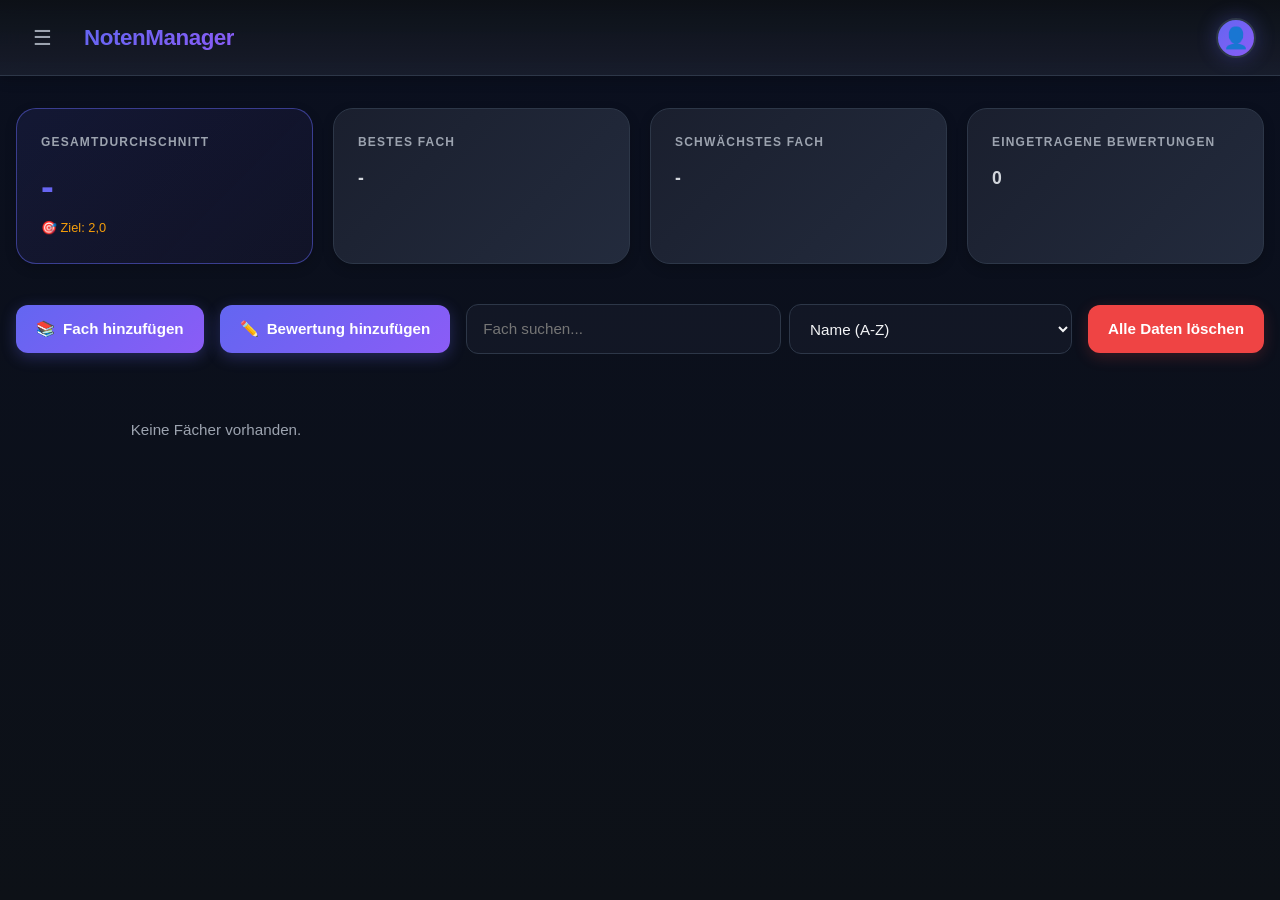
==== index.html @ 0f43fc1a "Add files via upload" ====
<!DOCTYPE html>
<html lang="de">
<head>
    <meta charset="UTF-8">
    <meta name="viewport" content="width=device-width, initial-scale=1.0">
    <title>NotenManager – Schulnoten verwalten</title>
    <style>
        :root {
            --bg-dark: #0a0f1f;
            --bg-deep: #0d1117;
            --card-bg: #1a1f2e;
            --card-alt: #232b3d;
            --card-border: #2d3748;
            --primary: #6366f1;
            --primary-hover: #4f46e5;
            --primary-light: rgba(99, 102, 241, 0.1);
            --secondary: #8b5cf6;
            --danger: #ef4444;
            --danger-hover: #dc2626;
            --success: #10b981;
            --warning: #f59e0b;
            --text-main: #f3f4f6;
            --text-soft: #d1d5db;
            --text-muted: #9ca3af;
            --radius: 14px;
            --radius-lg: 20px;
            --shadow: 0 20px 50px rgba(0, 0, 0, 0.4);
            --shadow-sm: 0 4px 12px rgba(0, 0, 0, 0.2);
            --transition: all 0.3s cubic-bezier(0.4, 0, 0.2, 1);
        }

        * { 
            box-sizing: border-box; 
            margin: 0; 
            padding: 0; 
            font-family: -apple-system, BlinkMacSystemFont, 'Segoe UI', 'Roboto', 'Helvetica', 'Arial', sans-serif;
        }

        html { scroll-behavior: smooth; }
        body { 
            background: linear-gradient(180deg, var(--bg-dark) 0%, var(--bg-deep) 100%); 
            color: var(--text-main); 
            min-height: 100vh;
            line-height: 1.6;
        }

        button, input, select, textarea { font: inherit; }

        /* ========== HEADER ========== */
        .header {
            position: sticky;
            top: 0;
            z-index: 20;
            display: flex;
            align-items: center;
            justify-content: space-between;
            padding: 1.1rem 1.5rem;
            background: linear-gradient(to bottom, rgba(13, 17, 23, 0.95), rgba(26, 31, 46, 0.85));
            border-bottom: 1px solid var(--card-border);
            backdrop-filter: blur(12px);
            box-shadow: var(--shadow-sm);
        }

        .header-left {
            display: flex;
            align-items: center;
            gap: 1.5rem;
        }

        .menu-btn {
            font-size: 1.3rem;
            width: 40px;
            height: 40px;
            border-radius: 50%;
            display: flex;
            align-items: center;
            justify-content: center;
            background: transparent;
            border: none;
            color: var(--text-main);
            cursor: pointer;
            transition: var(--transition);
        }

        .menu-btn:hover {
            background-color: var(--card-alt);
            transform: scale(1.05);
        }

        .header h1 {
            font-size: 1.4rem;
            font-weight: 700;
            letter-spacing: -0.02em;
            background: linear-gradient(135deg, var(--primary), var(--secondary));
            -webkit-background-clip: text;
            -webkit-text-fill-color: transparent;
            background-clip: text;
        }

        .header-right {
            display: flex;
            align-items: center;
            gap: 1rem;
        }

        .profile-btn {
            width: 40px;
            height: 40px;
            border-radius: 50%;
            background: linear-gradient(135deg, var(--primary), var(--secondary));
            border: 2px solid var(--card-border);
            display: flex;
            align-items: center;
            justify-content: center;
            font-size: 1.3rem;
            cursor: pointer;
            transition: var(--transition);
            box-shadow: 0 0 20px rgba(99, 102, 241, 0.3);
        }

        .profile-btn:hover {
            transform: scale(1.1);
            box-shadow: 0 0 30px rgba(99, 102, 241, 0.5);
        }

        .dropdown-menu {
            position: absolute;
            top: calc(100% + 10px);
            left: 0;
            background-color: var(--card-bg);
            border: 1px solid var(--card-border);
            border-radius: var(--radius-lg);
            width: 200px;
            box-shadow: var(--shadow);
            opacity: 0;
            visibility: hidden;
            transform: translateY(-8px);
            transition: var(--transition);
            z-index: 50;
            overflow: hidden;
        }

        .dropdown-menu.open {
            opacity: 1;
            visibility: visible;
            transform: translateY(0);
        }

        .dropdown-item {
            display: flex;
            align-items: center;
            gap: 12px;
            width: 100%;
            padding: 12px 16px;
            background: transparent;
            border: none;
            color: var(--text-main);
            font-size: 0.95rem;
            cursor: pointer;
            text-align: left;
            transition: var(--transition);
            border-left: 3px solid transparent;
        }

        .dropdown-item:hover {
            background-color: var(--card-alt);
            border-left-color: var(--primary);
            color: var(--primary);
        }

        /* ========== CONTAINER ========== */
        .container {
            max-width: 1400px;
            margin: 2rem auto;
            padding: 0 1rem 4rem;
        }

        /* ========== DASHBOARD ========== */
        .dashboard {
            display: grid;
            grid-template-columns: repeat(auto-fit, minmax(240px, 1fr));
            gap: 1.25rem;
            margin-bottom: 2.5rem;
        }

        .stat-card {
            background: linear-gradient(135deg, var(--card-bg) 0%, var(--card-alt) 100%);
            border: 1px solid var(--card-border);
            border-radius: var(--radius-lg);
            padding: 1.5rem;
            box-shadow: var(--shadow-sm);
            transition: var(--transition);
        }

        .stat-card:hover {
            transform: translateY(-4px);
            box-shadow: var(--shadow);
            border-color: var(--primary);
        }

        .stat-card.primary {
            border-color: rgba(99, 102, 241, 0.5);
            background: linear-gradient(135deg, rgba(99, 102, 241, 0.1), rgba(139, 92, 246, 0.05));
        }

        .stat-card h2,
        .stat-card h3 {
            font-size: 0.75rem;
            color: var(--text-muted);
            text-transform: uppercase;
            letter-spacing: 0.1em;
            margin-bottom: 0.75rem;
            font-weight: 600;
        }

        .stat-value {
            font-size: clamp(1.8rem, 3vw, 2.6rem);
            font-weight: 700;
            background: linear-gradient(135deg, var(--primary), var(--secondary));
            -webkit-background-clip: text;
            -webkit-text-fill-color: transparent;
            background-clip: text;
            line-height: 1.2;
        }

        .stat-subvalue {
            font-size: 1.1rem;
            font-weight: 600;
            color: var(--text-soft);
        }

        .small {
            font-size: 0.8rem;
            color: var(--text-muted);
            margin-top: 0.5rem;
        }

        /* ========== CONTROLS ========== */
        .controls {
            display: flex;
            flex-wrap: wrap;
            gap: 1rem;
            align-items: center;
            margin-bottom: 2.5rem;
        }

        .filter-wrapper {
            display: flex;
            gap: 0.5rem;
            flex: 1;
            min-width: 280px;
        }

        input[type="text"],
        input[type="number"],
        input[type="date"],
        select,
        textarea {
            background-color: rgba(26, 31, 46, 0.5);
            border: 1px solid var(--card-border);
            color: var(--text-main);
            padding: 0.75rem 1rem;
            border-radius: 12px;
            outline: none;
            font-size: 0.95rem;
            transition: var(--transition);
        }

        input[type="text"]:focus,
        input[type="number"]:focus,
        input[type="date"]:focus,
        select:focus,
        textarea:focus {
            border-color: var(--primary);
            background-color: rgba(26, 31, 46, 0.8);
            box-shadow: 0 0 0 3px rgba(99, 102, 241, 0.1);
        }

        textarea {
            min-height: 100px;
            resize: vertical;
        }

        .filter-wrapper input {
            flex: 1;
        }

        /* ========== BUTTONS ========== */
        .btn {
            padding: 0.75rem 1.25rem;
            border-radius: 12px;
            border: none;
            font-size: 0.95rem;
            font-weight: 600;
            cursor: pointer;
            transition: var(--transition);
            display: inline-flex;
            align-items: center;
            gap: 0.5rem;
        }

        .btn:active {
            transform: scale(0.98);
        }

        .btn-primary {
            background: linear-gradient(135deg, var(--primary), var(--secondary));
            color: #fff;
            box-shadow: 0 4px 15px rgba(99, 102, 241, 0.3);
        }

        .btn-primary:hover {
            filter: brightness(1.1);
            box-shadow: 0 6px 20px rgba(99, 102, 241, 0.4);
        }

        .btn-secondary {
            background-color: var(--card-alt);
            color: var(--text-main);
            border: 1px solid var(--card-border);
        }

        .btn-secondary:hover {
            background-color: #3f3f4e;
            border-color: var(--primary);
        }

        .btn-danger {
            background-color: var(--danger);
            color: #fff;
            box-shadow: 0 4px 15px rgba(239, 68, 68, 0.2);
        }

        .btn-danger:hover {
            background-color: var(--danger-hover);
            box-shadow: 0 6px 20px rgba(239, 68, 68, 0.3);
        }

        .btn-icon {
            background: transparent;
            border: none;
            cursor: pointer;
            color: var(--text-muted);
            transition: var(--transition);
            display: inline-flex;
            align-items: center;
            justify-content: center;
            width: 36px;
            height: 36px;
            border-radius: 50%;
        }

        .btn-icon:hover {
            background-color: var(--card-alt);
            color: var(--text-main);
        }

        .fav-btn.active {
            color: #fbbf24;
            background-color: rgba(251, 191, 36, 0.1);
        }

        /* ========== SUBJECTS GRID ========== */
        .subjects-grid {
            display: grid;
            grid-template-columns: repeat(auto-fill, minmax(320px, 1fr));
            gap: 1.5rem;
            margin-bottom: 2rem;
        }

        .subject-card {
            background: linear-gradient(135deg, var(--card-bg) 0%, var(--card-alt) 100%);
            border: 1px solid var(--card-border);
            border-radius: var(--radius-lg);
            padding: 1.5rem;
            display: flex;
            flex-direction: column;
            gap: 1rem;
            box-shadow: var(--shadow-sm);
            transition: var(--transition);
            position: relative;
            overflow: hidden;
        }

        .subject-card::before {
            content: '';
            position: absolute;
            top: 0;
            left: 0;
            right: 0;
            height: 3px;
            background: linear-gradient(90deg, var(--primary), var(--secondary));
            opacity: 0;
            transition: var(--transition);
        }

        .subject-card:hover {
            transform: translateY(-6px);
            box-shadow: var(--shadow);
            border-color: var(--primary);
        }

        .subject-card:hover::before {
            opacity: 1;
        }

        .subject-header {
            display: flex;
            justify-content: space-between;
            align-items: start;
            gap: 1rem;
        }

        .subject-title {
            display: flex;
            flex-direction: column;
            gap: 0.5rem;
            flex: 1;
        }

        .subject-header h3 {
            font-size: 1.25rem;
            font-weight: 700;
            color: var(--text-main);
        }

        .subject-grade-big {
            font-size: 1.8rem;
            font-weight: 700;
            background: linear-gradient(135deg, var(--primary), var(--secondary));
            -webkit-background-clip: text;
            -webkit-text-fill-color: transparent;
            background-clip: text;
        }

        .subject-actions {
            display: flex;
            gap: 0.25rem;
        }

        .subject-avg {
            padding: 0.75rem;
            background: var(--primary-light);
            border-radius: 12px;
            border: 1px solid rgba(99, 102, 241, 0.2);
        }

        .subject-avg-label {
            font-size: 0.75rem;
            color: var(--text-muted);
            text-transform: uppercase;
            letter-spacing: 0.05em;
            margin-bottom: 0.25rem;
        }

        .subject-avg-value {
            font-size: 1.3rem;
            font-weight: 700;
            color: var(--primary);
        }

        .grades-section {
            flex: 1;
            min-height: 100px;
        }

        .grades-header {
            display: flex;
            justify-content: space-between;
            align-items: center;
            margin-bottom: 0.75rem;
        }

        .grades-header h4 {
            font-size: 0.85rem;
            text-transform: uppercase;
            color: var(--text-muted);
            letter-spacing: 0.05em;
        }

        .grades-count {
            font-size: 0.8rem;
            color: var(--primary);
            background: var(--primary-light);
            padding: 0.2rem 0.6rem;
            border-radius: 999px;
            font-weight: 600;
        }

        .grades-grid {
            display: flex;
            flex-direction: column;
            gap: 0.4rem;
            max-height: 200px;
            overflow-y: auto;
            padding-right: 0.5rem;
        }

        .grade-badge {
            display: flex;
            align-items: center;
            justify-content: space-between;
            background: rgba(99, 102, 241, 0.1);
            border-left: 3px solid var(--primary);
            border-radius: 8px;
            padding: 0.5rem 0.75rem;
            font-size: 0.9rem;
            transition: var(--transition);
        }

        .grade-badge:hover {
            background: rgba(99, 102, 241, 0.2);
            transform: translateX(4px);
        }

        .grade-value-label {
            display: flex;
            align-items: center;
            gap: 0.5rem;
        }

        .grade-value-big {
            font-weight: 700;
            color: var(--primary);
            min-width: 30px;
            text-align: center;
        }

        .grade-meta-list {
            font-size: 0.8rem;
            color: var(--text-muted);
        }

        .grades-empty {
            color: var(--text-muted);
            font-size: 0.9rem;
            padding: 1rem;
            text-align: center;
        }

        .grades-more {
            font-size: 0.75rem;
            color: var(--text-muted);
            text-align: center;
            padding-top: 0.5rem;
            border-top: 1px solid var(--card-border);
        }

        .subject-actions-bottom {
            display: flex;
            gap: 0.5rem;
        }

        .subject-actions-bottom .btn {
            flex: 1;
            justify-content: center;
        }

        /* ========== VIEWS ========== */
        .view-hidden {
            display: none !important;
        }

        .view-title {
            font-size: clamp(2rem, 4vw, 2.5rem);
            font-weight: 700;
            margin-bottom: 2rem;
            background: linear-gradient(135deg, var(--primary), var(--secondary));
            -webkit-background-clip: text;
            -webkit-text-fill-color: transparent;
            background-clip: text;
        }

        .back-btn {
            margin-bottom: 2rem;
        }

        /* ========== SETTINGS ========== */
        .settings-grid {
            display: grid;
            gap: 1.5rem;
        }

        .settings-card {
            background: linear-gradient(135deg, var(--card-bg) 0%, var(--card-alt) 100%);
            border: 1px solid var(--card-border);
            border-radius: var(--radius-lg);
            padding: 1.75rem;
            box-shadow: var(--shadow-sm);
        }

        .settings-card h3 {
            font-size: 1.1rem;
            margin-bottom: 1.25rem;
            color: var(--primary);
            font-weight: 700;
        }

        .setting-item {
            display: flex;
            align-items: center;
            justify-content: space-between;
            gap: 1rem;
            flex-wrap: wrap;
            padding: 0.75rem 0;
        }

        .radio-group {
            display: flex;
            flex-wrap: wrap;
            gap: 0.75rem;
            margin-top: 0.75rem;
        }

        .radio-item {
            display: flex;
            align-items: center;
            gap: 0.5rem;
            padding: 0.65rem 1rem;
            border-radius: 12px;
            border: 1px solid var(--card-border);
            background: rgba(99, 102, 241, 0.05);
            cursor: pointer;
            transition: var(--transition);
        }

        .radio-item:has(input:checked) {
            border-color: var(--primary);
            background: rgba(99, 102, 241, 0.15);
        }

        /* ========== TOGGLE ========== */
        .toggle-switch {
            position: relative;
            display: inline-block;
            width: 56px;
            height: 32px;
        }

        .toggle-switch input {
            opacity: 0;
            width: 0;
            height: 0;
        }

        .slider {
            position: absolute;
            cursor: pointer;
            inset: 0;
            background-color: var(--card-border);
            border-radius: 999px;
            transition: 0.3s;
        }

        .slider:before {
            content: '';
            position: absolute;
            width: 26px;
            height: 26px;
            left: 3px;
            bottom: 3px;
            background-color: #fff;
            border-radius: 50%;
            transition: 0.3s;
        }

        input:checked + .slider {
            background: linear-gradient(135deg, var(--primary), var(--secondary));
        }

        input:checked + .slider:before {
            transform: translateX(24px);
        }

        /* ========== STATS ========== */
        .stats-grid {
            display: grid;
            grid-template-columns: repeat(auto-fit, minmax(240px, 1fr));
            gap: 1.25rem;
            margin-bottom: 2rem;
        }

        .stats-card {
            background: linear-gradient(135deg, var(--card-bg) 0%, var(--card-alt) 100%);
            border: 1px solid var(--card-border);
            border-radius: var(--radius-lg);
            padding: 1.5rem;
            box-shadow: var(--shadow-sm);
        }

        .stats-card h3 {
            font-size: 0.75rem;
            color: var(--text-muted);
            text-transform: uppercase;
            letter-spacing: 0.1em;
            margin-bottom: 0.75rem;
        }

        .stats-big {
            font-size: 2rem;
            font-weight: 700;
            background: linear-gradient(135deg, var(--primary), var(--secondary));
            -webkit-background-clip: text;
            -webkit-text-fill-color: transparent;
            background-clip: text;
        }

        .stats-layout {
            display: grid;
            grid-template-columns: minmax(0, 1fr) minmax(0, 1fr);
            gap: 1.5rem;
            align-items: start;
            position: relative;
            z-index: 1;
        }

        .stats-column-left,
        .stats-column-right {
            display: flex;
            flex-direction: column;
            gap: 1.5rem;
            min-width: 0;
            position: relative;
            z-index: 2;
        }

        .panel {
            background: linear-gradient(135deg, var(--card-bg) 0%, var(--card-alt) 100%);
            border: 1px solid var(--card-border);
            border-radius: var(--radius-lg);
            padding: 1.5rem;
            box-shadow: var(--shadow-sm);
            display: flex;
            flex-direction: column;
            min-height: 400px;
            position: relative;
            z-index: 2;
        }

        .panel h3 {
            font-size: 1rem;
            margin-bottom: 1.25rem;
            color: var(--text-main);
            font-weight: 700;
        }

        /* ========== CHARTS ========== */
        .chart-container {
            background: rgba(26, 31, 46, 0.5);
            border: 1px solid var(--card-border);
            border-radius: 12px;
            padding: 1.5rem;
            margin-bottom: 1.5rem;
        }

        .chart-title {
            font-size: 0.95rem;
            font-weight: 700;
            margin-bottom: 1rem;
            color: var(--text-main);
        }

        .chart-canvas {
            width: 100%;
            height: 260px;
            min-height: 260px;
            position: relative;
            margin-top: 1rem;
            overflow: hidden;
        }

        #year-graph-panel {
            margin-bottom: 2rem;
            min-height: 340px;
            overflow: hidden;
            position: relative;
            z-index: 0;
            clear: both;
        }

        /* ========== CALENDAR ========== */
        .calendar-header {
            display: flex;
            align-items: center;
            justify-content: space-between;
            gap: 0.75rem;
            margin-bottom: 1rem;
            position: relative;
            z-index: 3;
        }

        .calendar-header .btn {
            position: relative;
            z-index: 4;
        }

        .calendar-grid {
            display: grid;
            grid-template-columns: repeat(7, minmax(0, 1fr));
            gap: 0.4rem;
        }

        .calendar-weekday,
        .calendar-day {
            border: 1px solid var(--card-border);
            border-radius: 10px;
            padding: 0.5rem 0.25rem;
            min-height: 60px;
            display: flex;
            flex-direction: column;
            align-items: center;
            justify-content: center;
            text-align: center;
            transition: var(--transition);
        }

        .calendar-weekday {
            min-height: auto;
            background: rgba(99, 102, 241, 0.05);
            color: var(--text-muted);
            font-size: 0.75rem;
            letter-spacing: 0.05em;
            text-transform: uppercase;
            font-weight: 600;
        }

        .calendar-day {
            background: rgba(255, 255, 255, 0.02);
            color: var(--text-main);
            cursor: pointer;
        }

        .calendar-day:hover {
            border-color: var(--primary);
            background: rgba(99, 102, 241, 0.05);
        }

        .calendar-day.empty {
            opacity: 0.3;
            cursor: default;
        }

        .calendar-day.today {
            border-color: var(--success);
            background: rgba(16, 185, 129, 0.1);
        }

        .calendar-day.selected {
            border-color: var(--primary);
            background: rgba(99, 102, 241, 0.15);
        }

        .calendar-day .dot {
            width: 6px;
            height: 6px;
            border-radius: 50%;
            background: var(--primary);
            margin-top: 0.25rem;
        }

        /* ========== LISTS ========== */
        .next-events-list,
        .subject-overview-list,
        .calendar-list {
            list-style: none;
            display: grid;
            gap: 0.75rem;
            flex: 1;
            overflow-y: auto;
            max-height: 260px;
            padding-right: 0.25rem;
            position: relative;
            z-index: 3;
        }

        .next-events-list li,
        .subject-overview-item,
        .calendar-list li {
            background: rgba(255, 255, 255, 0.02);
            border: 1px solid var(--card-border);
            border-radius: 12px;
            padding: 1rem;
            transition: var(--transition);
        }

        .next-events-list li:hover,
        .subject-overview-item:hover {
            background: rgba(255, 255, 255, 0.04);
            border-color: var(--primary);
        }

        .subject-meta {
            display: flex;
            justify-content: space-between;
            gap: 0.5rem;
            margin-bottom: 0.5rem;
            font-size: 0.9rem;
        }

        .subject-meta strong {
            color: var(--text-main);
        }

        .type-tag {
            display: inline-block;
            padding: 0.25rem 0.75rem;
            border-radius: 999px;
            background: rgba(99, 102, 241, 0.15);
            color: var(--primary);
            font-size: 0.75rem;
            font-weight: 700;
            margin-bottom: 0.5rem;
        }

        /* ========== MODALS ========== */
        .modal {
            position: fixed;
            inset: 0;
            background: rgba(0, 0, 0, 0.8);
            display: flex;
            align-items: center;
            justify-content: center;
            opacity: 0;
            visibility: hidden;
            transition: var(--transition);
            z-index: 200;
            backdrop-filter: blur(4px);
        }

        .modal.open {
            opacity: 1;
            visibility: visible;
        }

        .modal-content {
            background: linear-gradient(135deg, var(--card-bg) 0%, var(--card-alt) 100%);
            border: 1px solid var(--card-border);
            border-radius: var(--radius-lg);
            padding: 2rem;
            width: min(90vw, 480px);
            box-shadow: var(--shadow);
            animation: slideUp 0.3s ease-out;
        }

        @keyframes slideUp {
            from {
                opacity: 0;
                transform: translateY(20px);
            }
            to {
                opacity: 1;
                transform: translateY(0);
            }
        }

        .modal-content h2 {
            margin-bottom: 1.5rem;
            font-size: 1.5rem;
        }

        .form-group {
            display: flex;
            flex-direction: column;
            gap: 0.5rem;
            margin-bottom: 1.25rem;
        }

        .form-group label {
            font-size: 0.9rem;
            color: var(--text-soft);
            font-weight: 600;
        }

        .modal-actions {
            display: flex;
            justify-content: flex-end;
            gap: 0.75rem;
            margin-top: 1.75rem;
        }

        .status-success {
            color: var(--success);
        }

        .status-warning {
            color: var(--warning);
        }

        .empty-state {
            color: var(--text-muted);
            font-size: 0.95rem;
            padding: 1.5rem;
            text-align: center;
        }

        .timeline-item {
            padding: 1rem;
            border: 1px solid var(--card-border);
            border-radius: 12px;
            margin-bottom: 0.75rem;
            background: rgba(255, 255, 255, 0.02);
        }

        .timeline-item strong {
            display: block;
            margin-bottom: 0.5rem;
        }

        /* ========== RESPONSIVE ========== */
        @media (max-width: 1024px) {
            .stats-layout {
                grid-template-columns: 1fr;
            }

            .stats-column-left,
            .stats-column-right {
                gap: 1.5rem;
            }

            .subjects-grid {
                grid-template-columns: repeat(auto-fill, minmax(280px, 1fr));
            }
        }

        @media (max-width: 768px) {
            .header {
                padding: 1rem;
            }

            .header h1 {
                font-size: 1.2rem;
            }

            .container {
                padding: 0 0.75rem 3rem;
                margin: 1rem auto;
            }

            .dashboard,
            .stats-grid,
            .settings-grid,
            .stats-layout {
                grid-template-columns: 1fr;
            }

            .controls {
                flex-direction: column;
                align-items: stretch;
            }

            .filter-wrapper {
                width: 100%;
                min-width: 0;
                flex-direction: column;
            }

            .filter-wrapper input {
                width: 100%;
            }

            .subjects-grid {
                grid-template-columns: 1fr;
            }

            .grades-grid {
                max-height: 250px;
            }

            .calendar-grid {
                gap: 0.3rem;
            }

            .calendar-day,
            .calendar-weekday {
                min-height: 50px;
                padding: 0.4rem 0.2rem;
                font-size: 0.75rem;
            }

            .modal-content {
                width: min(95vw, 100%);
                padding: 1.5rem;
            }

            .modal-content h2 {
                font-size: 1.2rem;
            }

            .dropdown-menu {
                right: 0;
                left: auto;
            }

            .header-left {
                gap: 1rem;
            }

            .panel {
                min-height: 350px;
            }
        }

        @media (max-width: 480px) {
            .header {
                padding: 0.85rem 0.75rem;
            }

            .header h1 {
                font-size: 1rem;
            }

            .btn {
                padding: 0.65rem 1rem;
                font-size: 0.9rem;
            }

            .stat-card {
                padding: 1.25rem;
            }

            .subject-card {
                padding: 1.25rem;
            }

            .view-title {
                font-size: 1.5rem;
                margin-bottom: 1.5rem;
            }

            .grades-grid {
                grid-template-columns: repeat(3, 1fr);
            }

            .dashboard {
                gap: 1rem;
            }

            .modal-actions {
                flex-direction: column;
            }

            .modal-actions .btn {
                width: 100%;
            }
        }
    </style>
</head>
<body>
    <!-- HEADER -->
    <header class="header">
        <div class="header-left">
            <div style="position: relative;">
                <button class="btn-icon menu-btn" id="menu-toggle" aria-label="Menü">☰</button>
                <div class="dropdown-menu" id="dropdown-menu">
                    <button class="dropdown-item" id="menu-opt-settings">⚙️ <span data-i18n="menuSettings">Einstellungen</span></button>
                    <button class="dropdown-item" id="menu-opt-stats">📊 <span data-i18n="menuStats">Statistik</span></button>
                    <button class="dropdown-item" id="menu-opt-about">ℹ️ <span data-i18n="menuAbout">Über NotenManager</span></button>
                </div>
            </div>
            <h1 data-i18n="appTitle">NotenManager</h1>
        </div>
        <div class="header-right">
            <button class="profile-btn" id="profile-btn" title="Nutzer-Profil (nicht angemeldet)">👤</button>
        </div>
    </header>

    <main class="container">
        <!-- MAIN VIEW -->
        <div id="main-view">
            <!-- DASHBOARD -->
            <section class="dashboard">
                <div class="stat-card primary">
                    <h2 data-i18n="overallAverage">Gesamtdurchschnitt</h2>
                    <div class="stat-value" id="overall-average">-</div>
                    <div class="small" id="target-status"></div>
                </div>
                <div class="stat-card">
                    <h3 data-i18n="bestSubject">Bestes Fach</h3>
                    <div class="stat-subvalue" id="best-subject">-</div>
                </div>
                <div class="stat-card">
                    <h3 data-i18n="worstSubject">Schwächstes Fach</h3>
                    <div class="stat-subvalue" id="worst-subject">-</div>
                </div>
                <div class="stat-card">
                    <h3 data-i18n="totalGrades">Eingetragene Bewertungen</h3>
                    <div class="stat-subvalue" id="total-grades">0</div>
                </div>
            </section>

            <!-- CONTROLS -->
            <section class="controls">
                <button class="btn btn-primary" id="btn-add-subject">📚 <span data-i18n="addSubject">Fach hinzufügen</span></button>
                <button class="btn btn-primary" id="btn-add-grade">✏️ <span data-i18n="addGrade">Bewertung hinzufügen</span></button>
                <div class="filter-wrapper">
                    <input type="text" id="search-input" data-i18n-placeholder="searchPlaceholder" placeholder="Fach suchen...">
                    <select id="sort-select">
                        <option value="name-asc" data-i18n="sortNameAsc">Name (A-Z)</option>
                        <option value="name-desc" data-i18n="sortNameDesc">Name (Z-A)</option>
                        <option value="avg-asc" data-i18n="sortAvgAsc">Durchschnitt (beste zuerst)</option>
                        <option value="avg-desc" data-i18n="sortAvgDesc">Durchschnitt (schlechteste zuerst)</option>
                        <option value="fav" data-i18n="sortFav">Nur Favoriten</option>
                    </select>
                </div>
                <button class="btn btn-danger" id="btn-clear-all" data-i18n="clearAll">🗑️ Alle löschen</button>
            </section>

            <!-- SUBJECTS GRID -->
            <section class="subjects-grid" id="subjects-container"></section>
        </div>

        <!-- STATS VIEW -->
        <div id="stats-view" class="view-hidden">
            <button class="btn btn-secondary back-btn" id="btn-back-from-stats" data-i18n="back">← Zurück</button>
            <h2 class="view-title" data-i18n="statsTitle">📊 Statistik</h2>

            <!-- STATS CARDS -->
            <div class="stats-grid">
                <div class="stats-card">
                    <h3 data-i18n="overallAverage">Gesamtdurchschnitt</h3>
                    <div class="stats-big" id="stats-overall-average">-</div>
                    <div class="small" id="stats-target-status"></div>
                </div>
                <div class="stats-card">
                    <h3 data-i18n="targetAverageLabel">Ziel-Durchschnitt</h3>
                    <div class="stats-big" id="stats-target-internal">-</div>
                </div>
                <div class="stats-card">
                    <h3 data-i18n="subjectsCount">Fächer</h3>
                    <div class="stats-big" id="stats-subject-count">0</div>
                </div>
                <div class="stats-card">
                    <h3 data-i18n="gradesCount">Bewertungen</h3>
                    <div class="stats-big" id="stats-grade-count">0</div>
                </div>
            </div>

            <!-- YEAR GRAPH - Separate Section -->
            <div class="panel" id="year-graph-panel">
                <div class="chart-title" data-i18n="yearDevelopmentTitle">📈 Jahresentwicklung</div>
                <div class="chart-canvas" id="year-graph"></div>
            </div>

            <!-- STATS LAYOUT - 2 Spalten -->
            <div class="stats-layout">
                <div class="stats-column-left">
                    <div class="panel">
                        <div class="calendar-header">
                            <h3 data-i18n="schoolOverviewTitle">Schulübersicht</h3>
                            <button class="btn btn-primary" id="btn-add-event" data-i18n="addEvent">+ Termin</button>
                        </div>
                        <ul class="next-events-list" id="next-events-list"></ul>
                    </div>

                    <div class="panel">
                        <div class="calendar-header">
                            <h3 data-i18n="schoolBySubjectTitle">Fachübersicht</h3>
                            <select id="subject-overview-sort">
                                <option value="alphabetic" data-i18n="sortAlphabetic">Alphabetisch</option>
                                <option value="best" data-i18n="sortBest">Bester Durchschnitt</option>
                                <option value="worst" data-i18n="sortWorst">Schlechtester Durchschnitt</option>
                            </select>
                        </div>
                        <ul class="subject-overview-list" id="subject-overview-list"></ul>
                    </div>
                </div>

                <div class="stats-column-right">
                    <div class="panel">
                        <div class="calendar-header">
                            <button class="btn btn-secondary" id="btn-prev-month" type="button">◀</button>
                            <h3 id="calendar-month-label">Monat</h3>
                            <button class="btn btn-secondary" id="btn-next-month" type="button">▶</button>
                        </div>
                        <div class="calendar-grid" id="calendar-grid"></div>
                    </div>

                    <div class="panel">
                        <h3 data-i18n="dayEventsTitle">Termine am ausgewählten Tag</h3>
                        <div id="selected-day-events" class="calendar-list"></div>
                    </div>
                </div>
            </div>
        </div>

        <!-- SETTINGS VIEW -->
        <div id="settings-view" class="view-hidden">
            <button class="btn btn-secondary back-btn" id="btn-back-from-settings" data-i18n="back">← Zurück</button>
            <h2 class="view-title" data-i18n="settingsTitle">⚙️ Einstellungen</h2>

            <div class="settings-grid">
                <div class="settings-card">
                    <h3 data-i18n="languageTitle">🌐 Sprache</h3>
                    <div class="setting-item">
                        <label for="language-select" data-i18n="selectLanguage">Sprache auswählen:</label>
                        <select id="language-select">
                            <option value="de">🇩🇪 Deutsch</option>
                            <option value="en">🇬🇧 English</option>
                        </select>
                    </div>
                </div>

                <div class="settings-card">
                    <h3>🎨 Design</h3>
                    <div class="setting-item">
                        <label for="theme-select">Farbschema:</label>
                        <select id="theme-select">
                            <option value="dark">🌙 Dunkel (Standard)</option>
                            <option value="light">☀️ Hell</option>
                            <option value="neon">⚡ Neon</option>
                            <option value="ocean">🌊 Ozean</option>
                            <option value="forest">🌲 Wald</option>
                            <option value="sunset">🌅 Sonnenuntergang</option>
                            <option value="cyberpunk">🤖 Cyberpunk</option>
                            <option value="lavender">💜 Lavendel</option>
                        </select>
                    </div>
                </div>

                <div class="settings-card">
                    <h3>🎓 Klasse</h3>
                    <div class="setting-item">
                        <label for="grade-select">Aktuelle Klasse:</label>
                        <select id="grade-select">
                            <option value="1">Klasse 1</option>
                            <option value="2">Klasse 2</option>
                            <option value="3">Klasse 3</option>
                            <option value="4">Klasse 4</option>
                            <option value="5">Klasse 5</option>
                            <option value="6">Klasse 6</option>
                            <option value="7">Klasse 7</option>
                            <option value="8">Klasse 8</option>
                            <option value="9">Klasse 9</option>
                            <option value="10" selected>Klasse 10</option>
                            <option value="11">Klasse 11</option>
                            <option value="12">Klasse 12</option>
                            <option value="13">Klasse 13</option>
                        </select>
                    </div>
                </div>

                <div class="settings-card">
                    <h3 data-i18n="displayTitle">📅 Anzeige</h3>
                    <div class="setting-item">
                        <label for="toggle-show-date" data-i18n="showDateLabel">Datum bei Bewertungen anzeigen</label>
                        <label class="toggle-switch">
                            <input type="checkbox" id="toggle-show-date" checked>
                            <span class="slider"></span>
                        </label>
                    </div>
                </div>

                <div class="settings-card">
                    <h3 data-i18n="gradingSystemTitle">🎓 Bewertungssystem</h3>
                    <div class="radio-group">
                        <label class="radio-item">
                            <input type="radio" name="grading-system" value="grades">
                            <span data-i18n="gradingSystemGrades">Noten (1–6)</span>
                        </label>
                        <label class="radio-item">
                            <input type="radio" name="grading-system" value="points">
                            <span data-i18n="gradingSystemPoints">Punkte (0–15)</span>
                        </label>
                    </div>

                    <div class="setting-item" style="margin-top: 1rem;">
                        <label for="target-average-input" data-i18n="targetAverageLabel">Ziel-Durchschnitt</label>
                        <input type="number" id="target-average-input" min="1" max="15" step="1" value="2" style="max-width: 140px;">
                    </div>
                </div>
            </div>
        </div>
    </main>

    <!-- MODALS -->
    <div class="modal" id="subject-modal">
        <div class="modal-content">
            <h2 id="subject-modal-title" data-i18n="addSubjectTitle">Neues Fach hinzufügen</h2>
            <form id="subject-form">
                <input type="hidden" id="edit-subject-id">
                <div class="form-group">
                    <label for="subject-name" data-i18n="subjectNameLabel">Name des Fachs:</label>
                    <input type="text" id="subject-name" required>
                </div>
                <div class="modal-actions">
                    <button type="button" class="btn btn-secondary" id="btn-close-subject-modal" data-i18n="cancel">Abbrechen</button>
                    <button type="submit" class="btn btn-primary" data-i18n="save">Speichern</button>
                </div>
            </form>
        </div>
    </div>

    <div class="modal" id="grade-modal">
        <div class="modal-content">
            <h2 id="grade-modal-title" data-i18n="addGradeTitle">Bewertung hinzufügen</h2>
            <form id="grade-form">
                <input type="hidden" id="edit-grade-id">
                <div class="form-group">
                    <label for="grade-subject-select" data-i18n="selectSubjectLabel">Fach auswählen:</label>
                    <select id="grade-subject-select" required></select>
                </div>

                <div class="form-group">
                    <label for="grade-value" data-i18n="gradeValueLabel">Bewertung (1 bis 6):</label>
                    <input type="number" id="grade-value" min="1" max="6" step="1" inputmode="numeric" required>
                </div>

                <div class="form-group">
                    <label for="grade-weight" data-i18n="gradeWeightLabel">Gewichtung:</label>
                    <input type="number" id="grade-weight" min="1" step="1" value="1" required>
                </div>

                <div class="form-group">
                    <label for="grade-date" data-i18n="gradeDateLabel">Datum:</label>
                    <input type="date" id="grade-date">
                </div>

                <div class="modal-actions">
                    <button type="button" class="btn btn-secondary" id="btn-close-grade-modal" data-i18n="cancel">Abbrechen</button>
                    <button type="submit" class="btn btn-primary" data-i18n="save">Speichern</button>
                </div>
            </form>
        </div>
    </div>

    <div class="modal" id="event-modal">
        <div class="modal-content">
            <h2 data-i18n="addEventTitle">Neuen Termin hinzufügen</h2>
            <form id="event-form">
                <div class="form-group">
                    <label for="event-title" data-i18n="eventTitleLabel">Titel:</label>
                    <input type="text" id="event-title" required>
                </div>
                <div class="form-group">
                    <label for="event-subject" data-i18n="eventSubjectLabel">Fach:</label>
                    <select id="event-subject" required></select>
                </div>
                <div class="form-group">
                    <label for="event-type" data-i18n="eventTypeLabel">Typ:</label>
                    <select id="event-type">
                        <option value="Klassenarbeit">📝 Klassenarbeit</option>
                        <option value="Test">📖 Test</option>
                        <option value="Präsentation">🎤 Präsentation</option>
                        <option value="Referat">📚 Referat</option>
                        <option value="Sonstiges">🏫 Sonstiges</option>
                    </select>
                </div>
                <div class="form-group">
                    <label for="event-date" data-i18n="eventDateLabel">Datum:</label>
                    <input type="date" id="event-date" required>
                </div>
                <div class="form-group">
                    <label for="event-description" data-i18n="eventDescriptionLabel">Beschreibung (optional):</label>
                    <textarea id="event-description"></textarea>
                </div>
                <div class="modal-actions">
                    <button type="button" class="btn btn-secondary" id="btn-close-event-modal" data-i18n="cancel">Abbrechen</button>
                    <button type="submit" class="btn btn-primary" data-i18n="save">Speichern</button>
                </div>
            </form>
        </div>
    </div>

    <div class="modal" id="about-modal">
        <div class="modal-content">
            <h2 data-i18n="aboutTitle">Über NotenManager</h2>
            <p class="small" data-i18n="aboutText">Die App hilft dir dabei, Fächer, Bewertungen und schulische Termine übersichtlich zu verwalten.</p>
            <div class="timeline-item">
                <strong data-i18n="aboutSystem">Aktuelles Bewertungssystem</strong>
                <span id="about-system-value">Noten (1–6)</span>
            </div>
            <div class="timeline-item">
                <strong data-i18n="aboutVersion">Version</strong>
                <span>2.0.0</span>
            </div>
            <div class="modal-actions">
                <button type="button" class="btn btn-primary" id="btn-close-about-modal" data-i18n="close">Schließen</button>
            </div>
        </div>
    </div>

    <script src="script.js"></script>
</body>
</html>
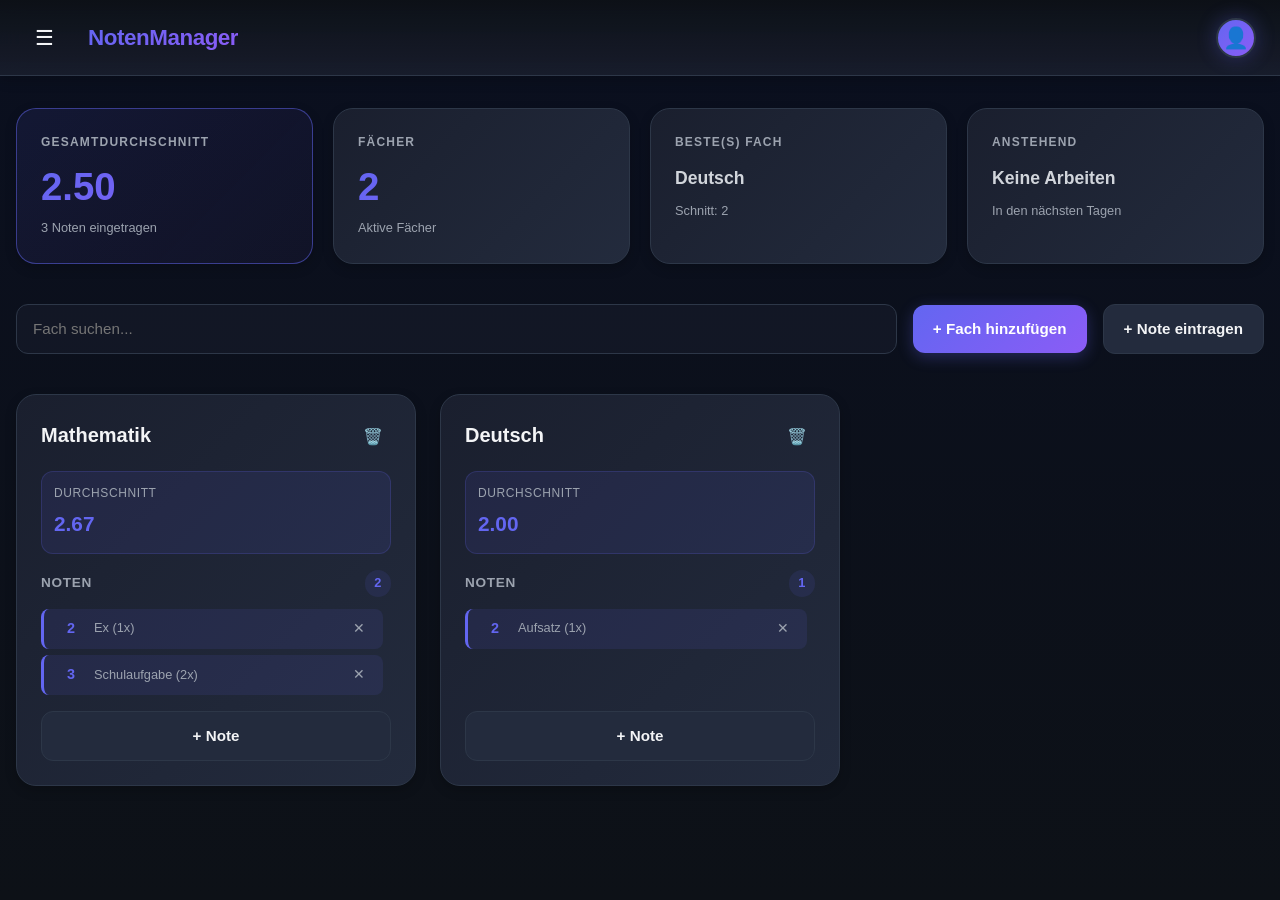
==== commit 0fa763ae: "Add files via upload" ====
--- a/index.html
+++ b/index.html
@@ -1106,7 +1106,7 @@
             }
 
             .header h1 {
-                font-size: 1rem;
+                font-size: 1.0rem;
             }
 
             .btn {
@@ -1150,335 +1150,570 @@
     <header class="header">
         <div class="header-left">
             <div style="position: relative;">
-                <button class="btn-icon menu-btn" id="menu-toggle" aria-label="Menü">☰</button>
-                <div class="dropdown-menu" id="dropdown-menu">
-                    <button class="dropdown-item" id="menu-opt-settings">⚙️ <span data-i18n="menuSettings">Einstellungen</span></button>
-                    <button class="dropdown-item" id="menu-opt-stats">📊 <span data-i18n="menuStats">Statistik</span></button>
-                    <button class="dropdown-item" id="menu-opt-about">ℹ️ <span data-i18n="menuAbout">Über NotenManager</span></button>
+                <button class="menu-btn" id="menuToggle">☰</button>
+                <div class="dropdown-menu" id="dropdownMenu">
+                    <button class="dropdown-item" onclick="switchView('dashboard')">📊 Übersicht</button>
+                    <button class="dropdown-item" onclick="switchView('stats')">📈 Statistiken</button>
+                    <button class="dropdown-item" onclick="switchView('calendar')">📅 Kalender</button>
+                    <button class="dropdown-item" onclick="switchView('settings')">⚙️ Einstellungen</button>
                 </div>
             </div>
-            <h1 data-i18n="appTitle">NotenManager</h1>
+            <h1>NotenManager</h1>
         </div>
         <div class="header-right">
-            <button class="profile-btn" id="profile-btn" title="Nutzer-Profil (nicht angemeldet)">👤</button>
+            <div class="profile-btn" title="Profil">👤</div>
         </div>
     </header>
 
-    <main class="container">
-        <!-- MAIN VIEW -->
-        <div id="main-view">
-            <!-- DASHBOARD -->
-            <section class="dashboard">
+    <div class="container">
+        <!-- VIEW: DASHBOARD -->
+        <main id="view-dashboard">
+            <div class="dashboard">
                 <div class="stat-card primary">
-                    <h2 data-i18n="overallAverage">Gesamtdurchschnitt</h2>
-                    <div class="stat-value" id="overall-average">-</div>
-                    <div class="small" id="target-status"></div>
+                    <h2>Gesamtdurchschnitt</h2>
+                    <div class="stat-value" id="overall-avg">-</div>
+                    <div class="small" id="overall-count">0 Noten eingetragen</div>
                 </div>
                 <div class="stat-card">
-                    <h3 data-i18n="bestSubject">Bestes Fach</h3>
-                    <div class="stat-subvalue" id="best-subject">-</div>
+                    <h2>Fächer</h2>
+                    <div class="stat-value" id="subject-count">0</div>
+                    <div class="small">Aktive Fächer</div>
                 </div>
                 <div class="stat-card">
-                    <h3 data-i18n="worstSubject">Schwächstes Fach</h3>
-                    <div class="stat-subvalue" id="worst-subject">-</div>
+                    <h2>Beste(s) Fach</h2>
+                    <div class="stat-subvalue" id="best-subject">-</div>
+                    <div class="small" id="best-subject-avg">Schnitt: -</div>
                 </div>
                 <div class="stat-card">
-                    <h3 data-i18n="totalGrades">Eingetragene Bewertungen</h3>
-                    <div class="stat-subvalue" id="total-grades">0</div>
+                    <h2>Anstehend</h2>
+                    <div class="stat-subvalue" id="next-event-title">Keine Arbeiten</div>
+                    <div class="small" id="next-event-date">In den nächsten Tagen</div>
                 </div>
-            </section>
-
-            <!-- CONTROLS -->
-            <section class="controls">
-                <button class="btn btn-primary" id="btn-add-subject">📚 <span data-i18n="addSubject">Fach hinzufügen</span></button>
-                <button class="btn btn-primary" id="btn-add-grade">✏️ <span data-i18n="addGrade">Bewertung hinzufügen</span></button>
+            </div>
+
+            <div class="controls">
                 <div class="filter-wrapper">
-                    <input type="text" id="search-input" data-i18n-placeholder="searchPlaceholder" placeholder="Fach suchen...">
-                    <select id="sort-select">
-                        <option value="name-asc" data-i18n="sortNameAsc">Name (A-Z)</option>
-                        <option value="name-desc" data-i18n="sortNameDesc">Name (Z-A)</option>
-                        <option value="avg-asc" data-i18n="sortAvgAsc">Durchschnitt (beste zuerst)</option>
-                        <option value="avg-desc" data-i18n="sortAvgDesc">Durchschnitt (schlechteste zuerst)</option>
-                        <option value="fav" data-i18n="sortFav">Nur Favoriten</option>
-                    </select>
+                    <input type="text" id="search-input" placeholder="Fach suchen..." oninput="renderDashboard()">
                 </div>
-                <button class="btn btn-danger" id="btn-clear-all" data-i18n="clearAll">🗑️ Alle löschen</button>
-            </section>
-
-            <!-- SUBJECTS GRID -->
-            <section class="subjects-grid" id="subjects-container"></section>
-        </div>
-
-        <!-- STATS VIEW -->
-        <div id="stats-view" class="view-hidden">
-            <button class="btn btn-secondary back-btn" id="btn-back-from-stats" data-i18n="back">← Zurück</button>
-            <h2 class="view-title" data-i18n="statsTitle">📊 Statistik</h2>
-
-            <!-- STATS CARDS -->
+                <button class="btn btn-primary" onclick="openModal('addSubjectModal')">+ Fach hinzufügen</button>
+                <button class="btn btn-secondary" onclick="openModal('addGradeModal')">+ Note eintragen</button>
+            </div>
+
+            <div class="subjects-grid" id="subjects-grid"></div>
+        </main>
+
+        <!-- VIEW: STATS -->
+        <section id="view-stats" class="view-hidden">
+            <button class="btn btn-secondary back-btn" onclick="switchView('dashboard')">← Zurück</button>
+            <h2 class="view-title">Statistiken & Analysen</h2>
+
             <div class="stats-grid">
                 <div class="stats-card">
-                    <h3 data-i18n="overallAverage">Gesamtdurchschnitt</h3>
-                    <div class="stats-big" id="stats-overall-average">-</div>
-                    <div class="small" id="stats-target-status"></div>
+                    <h3>Beste Note</h3>
+                    <div class="stats-big" id="stats-best">-</div>
                 </div>
                 <div class="stats-card">
-                    <h3 data-i18n="targetAverageLabel">Ziel-Durchschnitt</h3>
-                    <div class="stats-big" id="stats-target-internal">-</div>
+                    <h3>Schlechteste Note</h3>
+                    <div class="stats-big" id="stats-worst">-</div>
                 </div>
                 <div class="stats-card">
-                    <h3 data-i18n="subjectsCount">Fächer</h3>
-                    <div class="stats-big" id="stats-subject-count">0</div>
-                </div>
-                <div class="stats-card">
-                    <h3 data-i18n="gradesCount">Bewertungen</h3>
-                    <div class="stats-big" id="stats-grade-count">0</div>
+                    <h3>Gesamte Notenanzahl</h3>
+                    <div class="stats-big" id="stats-total-grades">0</div>
                 </div>
             </div>
 
-            <!-- YEAR GRAPH - Separate Section -->
             <div class="panel" id="year-graph-panel">
-                <div class="chart-title" data-i18n="yearDevelopmentTitle">📈 Jahresentwicklung</div>
-                <div class="chart-canvas" id="year-graph"></div>
+                <h3>Notenverteilung</h3>
+                <div class="chart-canvas">
+                    <canvas id="gradeDistributionChart"></canvas>
+                </div>
             </div>
-
-            <!-- STATS LAYOUT - 2 Spalten -->
+        </section>
+
+        <!-- VIEW: CALENDAR -->
+        <section id="view-calendar" class="view-hidden">
+            <button class="btn btn-secondary back-btn" onclick="switchView('dashboard')">← Zurück</button>
+            <h2 class="view-title">Prüfungskalender</h2>
+
+            <div class="controls">
+                <button class="btn btn-primary" onclick="openModal('addEventModal')">+ Termine/Arbeit eintragen</button>
+            </div>
+
             <div class="stats-layout">
-                <div class="stats-column-left">
-                    <div class="panel">
-                        <div class="calendar-header">
-                            <h3 data-i18n="schoolOverviewTitle">Schulübersicht</h3>
-                            <button class="btn btn-primary" id="btn-add-event" data-i18n="addEvent">+ Termin</button>
+                <div class="panel">
+                    <div class="calendar-header">
+                        <button class="btn btn-secondary" onclick="changeMonth(-1)">◄</button>
+                        <h3 id="calendar-month-year">Monat Jahr</h3>
+                        <button class="btn btn-secondary" onclick="changeMonth(1)">►</button>
+                    </div>
+                    <div class="calendar-grid" id="calendar-grid"></div>
+                </div>
+                <div class="panel">
+                    <h3>Anstehende Prüfungen</h3>
+                    <ul class="next-events-list" id="events-list"></ul>
+                </div>
+            </div>
+        </section>
+
+        <!-- VIEW: SETTINGS -->
+        <section id="view-settings" class="view-hidden">
+            <button class="btn btn-secondary back-btn" onclick="switchView('dashboard')">← Zurück</button>
+            <h2 class="view-title">Einstellungen</h2>
+
+            <div class="settings-grid">
+                <div class="settings-card">
+                    <h3>Notensystem</h3>
+                    <div class="setting-item">
+                        <span>Gewähltes Notensystem:</span>
+                        <div class="radio-group">
+                            <label class="radio-item">
+                                <input type="radio" name="system" value="1-6" checked onchange="saveSettings()"> 1 bis 6 (Deutschland)
+                            </label>
+                            <label class="radio-item">
+                                <input type="radio" name="system" value="0-15" onchange="saveSettings()"> 0 bis 15 Punkte (Oberstufe)
+                            </label>
                         </div>
-                        <ul class="next-events-list" id="next-events-list"></ul>
-                    </div>
-
-                    <div class="panel">
-                        <div class="calendar-header">
-                            <h3 data-i18n="schoolBySubjectTitle">Fachübersicht</h3>
-                            <select id="subject-overview-sort">
-                                <option value="alphabetic" data-i18n="sortAlphabetic">Alphabetisch</option>
-                                <option value="best" data-i18n="sortBest">Bester Durchschnitt</option>
-                                <option value="worst" data-i18n="sortWorst">Schlechtester Durchschnitt</option>
-                            </select>
-                        </div>
-                        <ul class="subject-overview-list" id="subject-overview-list"></ul>
                     </div>
                 </div>
-
-                <div class="stats-column-right">
-                    <div class="panel">
-                        <div class="calendar-header">
-                            <button class="btn btn-secondary" id="btn-prev-month" type="button">◀</button>
-                            <h3 id="calendar-month-label">Monat</h3>
-                            <button class="btn btn-secondary" id="btn-next-month" type="button">▶</button>
-                        </div>
-                        <div class="calendar-grid" id="calendar-grid"></div>
-                    </div>
-
-                    <div class="panel">
-                        <h3 data-i18n="dayEventsTitle">Termine am ausgewählten Tag</h3>
-                        <div id="selected-day-events" class="calendar-list"></div>
+                <div class="settings-card">
+                    <h3>Datenverwaltung</h3>
+                    <div class="setting-item">
+                        <span>Alle Daten zurücksetzen:</span>
+                        <button class="btn btn-danger" onclick="clearAllData()">Zurücksetzen</button>
                     </div>
                 </div>
             </div>
-        </div>
-
-        <!-- SETTINGS VIEW -->
-        <div id="settings-view" class="view-hidden">
-            <button class="btn btn-secondary back-btn" id="btn-back-from-settings" data-i18n="back">← Zurück</button>
-            <h2 class="view-title" data-i18n="settingsTitle">⚙️ Einstellungen</h2>
-
-            <div class="settings-grid">
-                <div class="settings-card">
-                    <h3 data-i18n="languageTitle">🌐 Sprache</h3>
-                    <div class="setting-item">
-                        <label for="language-select" data-i18n="selectLanguage">Sprache auswählen:</label>
-                        <select id="language-select">
-                            <option value="de">🇩🇪 Deutsch</option>
-                            <option value="en">🇬🇧 English</option>
-                        </select>
-                    </div>
-                </div>
-
-                <div class="settings-card">
-                    <h3>🎨 Design</h3>
-                    <div class="setting-item">
-                        <label for="theme-select">Farbschema:</label>
-                        <select id="theme-select">
-                            <option value="dark">🌙 Dunkel (Standard)</option>
-                            <option value="light">☀️ Hell</option>
-                            <option value="neon">⚡ Neon</option>
-                            <option value="ocean">🌊 Ozean</option>
-                            <option value="forest">🌲 Wald</option>
-                            <option value="sunset">🌅 Sonnenuntergang</option>
-                            <option value="cyberpunk">🤖 Cyberpunk</option>
-                            <option value="lavender">💜 Lavendel</option>
-                        </select>
-                    </div>
-                </div>
-
-                <div class="settings-card">
-                    <h3>🎓 Klasse</h3>
-                    <div class="setting-item">
-                        <label for="grade-select">Aktuelle Klasse:</label>
-                        <select id="grade-select">
-                            <option value="1">Klasse 1</option>
-                            <option value="2">Klasse 2</option>
-                            <option value="3">Klasse 3</option>
-                            <option value="4">Klasse 4</option>
-                            <option value="5">Klasse 5</option>
-                            <option value="6">Klasse 6</option>
-                            <option value="7">Klasse 7</option>
-                            <option value="8">Klasse 8</option>
-                            <option value="9">Klasse 9</option>
-                            <option value="10" selected>Klasse 10</option>
-                            <option value="11">Klasse 11</option>
-                            <option value="12">Klasse 12</option>
-                            <option value="13">Klasse 13</option>
-                        </select>
-                    </div>
-                </div>
-
-                <div class="settings-card">
-                    <h3 data-i18n="displayTitle">📅 Anzeige</h3>
-                    <div class="setting-item">
-                        <label for="toggle-show-date" data-i18n="showDateLabel">Datum bei Bewertungen anzeigen</label>
-                        <label class="toggle-switch">
-                            <input type="checkbox" id="toggle-show-date" checked>
-                            <span class="slider"></span>
-                        </label>
-                    </div>
-                </div>
-
-                <div class="settings-card">
-                    <h3 data-i18n="gradingSystemTitle">🎓 Bewertungssystem</h3>
-                    <div class="radio-group">
-                        <label class="radio-item">
-                            <input type="radio" name="grading-system" value="grades">
-                            <span data-i18n="gradingSystemGrades">Noten (1–6)</span>
-                        </label>
-                        <label class="radio-item">
-                            <input type="radio" name="grading-system" value="points">
-                            <span data-i18n="gradingSystemPoints">Punkte (0–15)</span>
-                        </label>
-                    </div>
-
-                    <div class="setting-item" style="margin-top: 1rem;">
-                        <label for="target-average-input" data-i18n="targetAverageLabel">Ziel-Durchschnitt</label>
-                        <input type="number" id="target-average-input" min="1" max="15" step="1" value="2" style="max-width: 140px;">
-                    </div>
-                </div>
-            </div>
-        </div>
-    </main>
-
-    <!-- MODALS -->
-    <div class="modal" id="subject-modal">
+        </section>
+    </div>
+
+    <!-- MODAL: FACH HINZUFÜGEN -->
+    <div class="modal" id="addSubjectModal">
         <div class="modal-content">
-            <h2 id="subject-modal-title" data-i18n="addSubjectTitle">Neues Fach hinzufügen</h2>
-            <form id="subject-form">
-                <input type="hidden" id="edit-subject-id">
-                <div class="form-group">
-                    <label for="subject-name" data-i18n="subjectNameLabel">Name des Fachs:</label>
-                    <input type="text" id="subject-name" required>
-                </div>
-                <div class="modal-actions">
-                    <button type="button" class="btn btn-secondary" id="btn-close-subject-modal" data-i18n="cancel">Abbrechen</button>
-                    <button type="submit" class="btn btn-primary" data-i18n="save">Speichern</button>
-                </div>
-            </form>
-        </div>
-    </div>
-
-    <div class="modal" id="grade-modal">
-        <div class="modal-content">
-            <h2 id="grade-modal-title" data-i18n="addGradeTitle">Bewertung hinzufügen</h2>
-            <form id="grade-form">
-                <input type="hidden" id="edit-grade-id">
-                <div class="form-group">
-                    <label for="grade-subject-select" data-i18n="selectSubjectLabel">Fach auswählen:</label>
-                    <select id="grade-subject-select" required></select>
-                </div>
-
-                <div class="form-group">
-                    <label for="grade-value" data-i18n="gradeValueLabel">Bewertung (1 bis 6):</label>
-                    <input type="number" id="grade-value" min="1" max="6" step="1" inputmode="numeric" required>
-                </div>
-
-                <div class="form-group">
-                    <label for="grade-weight" data-i18n="gradeWeightLabel">Gewichtung:</label>
-                    <input type="number" id="grade-weight" min="1" step="1" value="1" required>
-                </div>
-
-                <div class="form-group">
-                    <label for="grade-date" data-i18n="gradeDateLabel">Datum:</label>
-                    <input type="date" id="grade-date">
-                </div>
-
-                <div class="modal-actions">
-                    <button type="button" class="btn btn-secondary" id="btn-close-grade-modal" data-i18n="cancel">Abbrechen</button>
-                    <button type="submit" class="btn btn-primary" data-i18n="save">Speichern</button>
-                </div>
-            </form>
-        </div>
-    </div>
-
-    <div class="modal" id="event-modal">
-        <div class="modal-content">
-            <h2 data-i18n="addEventTitle">Neuen Termin hinzufügen</h2>
-            <form id="event-form">
-                <div class="form-group">
-                    <label for="event-title" data-i18n="eventTitleLabel">Titel:</label>
-                    <input type="text" id="event-title" required>
-                </div>
-                <div class="form-group">
-                    <label for="event-subject" data-i18n="eventSubjectLabel">Fach:</label>
-                    <select id="event-subject" required></select>
-                </div>
-                <div class="form-group">
-                    <label for="event-type" data-i18n="eventTypeLabel">Typ:</label>
-                    <select id="event-type">
-                        <option value="Klassenarbeit">📝 Klassenarbeit</option>
-                        <option value="Test">📖 Test</option>
-                        <option value="Präsentation">🎤 Präsentation</option>
-                        <option value="Referat">📚 Referat</option>
-                        <option value="Sonstiges">🏫 Sonstiges</option>
-                    </select>
-                </div>
-                <div class="form-group">
-                    <label for="event-date" data-i18n="eventDateLabel">Datum:</label>
-                    <input type="date" id="event-date" required>
-                </div>
-                <div class="form-group">
-                    <label for="event-description" data-i18n="eventDescriptionLabel">Beschreibung (optional):</label>
-                    <textarea id="event-description"></textarea>
-                </div>
-                <div class="modal-actions">
-                    <button type="button" class="btn btn-secondary" id="btn-close-event-modal" data-i18n="cancel">Abbrechen</button>
-                    <button type="submit" class="btn btn-primary" data-i18n="save">Speichern</button>
-                </div>
-            </form>
-        </div>
-    </div>
-
-    <div class="modal" id="about-modal">
-        <div class="modal-content">
-            <h2 data-i18n="aboutTitle">Über NotenManager</h2>
-            <p class="small" data-i18n="aboutText">Die App hilft dir dabei, Fächer, Bewertungen und schulische Termine übersichtlich zu verwalten.</p>
-            <div class="timeline-item">
-                <strong data-i18n="aboutSystem">Aktuelles Bewertungssystem</strong>
-                <span id="about-system-value">Noten (1–6)</span>
-            </div>
-            <div class="timeline-item">
-                <strong data-i18n="aboutVersion">Version</strong>
-                <span>2.0.0</span>
+            <h2>Neues Fach hinzufügen</h2>
+            <div class="form-group">
+                <label for="subject-name">Name des Fachs</label>
+                <input type="text" id="subject-name" placeholder="z.B. Mathematik, Englisch">
             </div>
             <div class="modal-actions">
-                <button type="button" class="btn btn-primary" id="btn-close-about-modal" data-i18n="close">Schließen</button>
+                <button class="btn btn-secondary" onclick="closeModal('addSubjectModal')">Abbrechen</button>
+                <button class="btn btn-primary" onclick="addSubject()">Speichern</button>
             </div>
         </div>
     </div>
 
-    <script src="script.js"></script>
+    <!-- MODAL: NOTE HINZUFÜGEN -->
+    <div class="modal" id="addGradeModal">
+        <div class="modal-content">
+            <h2>Neue Note eintragen</h2>
+            <div class="form-group">
+                <label for="grade-subject-select">Fach auswählen</label>
+                <select id="grade-subject-select"></select>
+            </div>
+            <div class="form-group">
+                <label for="grade-value">Note / Punkte</label>
+                <input type="number" id="grade-value" step="0.1" placeholder="z.B. 2.0 oder 11">
+            </div>
+            <div class="form-group">
+                <label for="grade-weight">Gewichtung (z.B. 1 für mündlich, 2 für Schulaufgabe)</label>
+                <input type="number" id="grade-weight" value="1" step="0.5">
+            </div>
+            <div class="form-group">
+                <label for="grade-description">Beschreibung (optional)</label>
+                <input type="text" id="grade-description" placeholder="z.B. Ex, Kurzarbeit, Klausur">
+            </div>
+            <div class="modal-actions">
+                <button class="btn btn-secondary" onclick="closeModal('addGradeModal')">Abbrechen</button>
+                <button class="btn btn-primary" onclick="addGrade()">Eintragen</button>
+            </div>
+        </div>
+    </div>
+
+    <!-- MODAL: TERMIN HINZUFÜGEN -->
+    <div class="modal" id="addEventModal">
+        <div class="modal-content">
+            <h2>Neuen Termin eintragen</h2>
+            <div class="form-group">
+                <label for="event-title">Titel / Arbeit</label>
+                <input type="text" id="event-title" placeholder="z.B. Mathe Schulaufgabe">
+            </div>
+            <div class="form-group">
+                <label for="event-date">Datum</label>
+                <input type="date" id="event-date">
+            </div>
+            <div class="modal-actions">
+                <button class="btn btn-secondary" onclick="closeModal('addEventModal')">Abbrechen</button>
+                <button class="btn btn-primary" onclick="addEvent()">Speichern</button>
+            </div>
+        </div>
+    </div>
+
+    <script>
+        // State State-Management via LocalStorage
+        let appData = JSON.parse(localStorage.getItem('notenmanager_data')) || {
+            subjects: [
+                { id: 1, name: 'Mathematik', grades: [{ value: 2, weight: 1, desc: 'Ex' }, { value: 3, weight: 2, desc: 'Schulaufgabe' }] },
+                { id: 2, name: 'Deutsch', grades: [{ value: 2, weight: 1, desc: 'Aufsatz' }] }
+            ],
+            events: [],
+            settings: { system: '1-6' }
+        };
+
+        let currentCalendarDate = new Date();
+
+        // App Initialization
+        document.addEventListener('DOMContentLoaded', () => {
+            setupMenu();
+            renderDashboard();
+            renderStats();
+            renderCalendar();
+            loadSettings();
+        });
+
+        function saveData() {
+            localStorage.setItem('notenmanager_data', JSON.stringify(appData));
+            renderDashboard();
+            renderStats();
+            renderCalendar();
+        }
+
+        /* Menu Handling */
+        function setupMenu() {
+            const btn = document.getElementById('menuToggle');
+            const menu = document.getElementById('dropdownMenu');
+
+            btn.addEventListener('click', (e) => {
+                e.stopPropagation();
+                menu.classList.toggle('open');
+            });
+
+            document.addEventListener('click', () => {
+                menu.classList.remove('open');
+            });
+        }
+
+        /* Navigation Views */
+        function switchView(viewName) {
+            document.querySelectorAll('main, section').forEach(el => el.classList.add('view-hidden'));
+            document.getElementById(`view-${viewName}`).classList.remove('view-hidden');
+            document.getElementById('dropdownMenu').classList.remove('open');
+            if(viewName === 'stats') renderStats();
+            if(viewName === 'calendar') renderCalendar();
+        }
+
+        /* Dashboard Logik */
+        function renderDashboard() {
+            const grid = document.getElementById('subjects-grid');
+            const search = document.getElementById('search-input').value.toLowerCase();
+            grid.innerHTML = '';
+
+            let totalWeightedSum = 0;
+            let totalWeight = 0;
+            let totalGradeCount = 0;
+            let bestAvg = Infinity;
+            let bestSubjName = '-';
+
+            const filteredSubjects = appData.subjects.filter(s => s.name.toLowerCase().includes(search));
+
+            filteredSubjects.forEach(subject => {
+                let sSum = 0;
+                let sWeight = 0;
+
+                subject.grades.forEach(g => {
+                    sSum += parseFloat(g.value) * parseFloat(g.weight);
+                    sWeight += parseFloat(g.weight);
+                    totalWeightedSum += parseFloat(g.value) * parseFloat(g.weight);
+                    totalWeight += parseFloat(g.weight);
+                    totalGradeCount++;
+                });
+
+                const avg = sWeight > 0 ? (sSum / sWeight).toFixed(2) : '-';
+
+                if (sWeight > 0 && parseFloat(avg) < bestAvg) {
+                    bestAvg = parseFloat(avg);
+                    bestSubjName = subject.name;
+                }
+
+                const card = document.createElement('div');
+                card.className = 'subject-card';
+                card.innerHTML = `
+                    <div class="subject-header">
+                        <div class="subject-title">
+                            <h3>${subject.name}</h3>
+                        </div>
+                        <button class="btn-icon" onclick="deleteSubject(${subject.id})">🗑️</button>
+                    </div>
+                    <div class="subject-avg">
+                        <div class="subject-avg-label">Durchschnitt</div>
+                        <div class="subject-avg-value">${avg}</div>
+                    </div>
+                    <div class="grades-section">
+                        <div class="grades-header">
+                            <h4>Noten</h4>
+                            <span class="grades-count">${subject.grades.length}</span>
+                        </div>
+                        <div class="grades-grid">
+                            ${subject.grades.length === 0 ? '<div class="grades-empty">Keine Noten</div>' : 
+                                subject.grades.map((g, idx) => `
+                                    <div class="grade-badge">
+                                        <div class="grade-value-label">
+                                            <span class="grade-value-big">${g.value}</span>
+                                            <span class="grade-meta-list">${g.desc || 'Note'} (${g.weight}x)</span>
+                                        </div>
+                                        <button class="btn-icon" style="width:24px;height:24px;" onclick="deleteGrade(${subject.id}, ${idx})">✕</button>
+                                    </div>
+                                `).join('')
+                            }
+                        </div>
+                    </div>
+                    <div class="subject-actions-bottom">
+                        <button class="btn btn-secondary" onclick="openAddGradeModalFor(${subject.id})">+ Note</button>
+                    </div>
+                `;
+                grid.appendChild(card);
+            });
+
+            // Overall statistics updating
+            const overallAvg = totalWeight > 0 ? (totalWeightedSum / totalWeight).toFixed(2) : '-';
+            document.getElementById('overall-avg').innerText = overallAvg;
+            document.getElementById('overall-count').innerText = `${totalGradeCount} Noten eingetragen`;
+            document.getElementById('subject-count').innerText = appData.subjects.length;
+            document.getElementById('best-subject').innerText = bestSubjName;
+            document.getElementById('best-subject-avg').innerText = bestAvg !== Infinity ? `Schnitt: ${bestAvg}` : 'Schnitt: -';
+
+            // Next Event
+            if (appData.events.length > 0) {
+                const sorted = [...appData.events].sort((a,b) => new Date(a.date) - new Date(b.date));
+                document.getElementById('next-event-title').innerText = sorted[0].title;
+                document.getElementById('next-event-date').innerText = sorted[0].date;
+            } else {
+                document.getElementById('next-event-title').innerText = 'Keine Arbeiten';
+                document.getElementById('next-event-date').innerText = 'In den nächsten Tagen';
+            }
+        }
+
+        /* Subjects & Grades Actions */
+        function addSubject() {
+            const nameInput = document.getElementById('subject-name');
+            if (!nameInput.value.trim()) return;
+
+            const newSubject = {
+                id: Date.now(),
+                name: nameInput.value.trim(),
+                grades: []
+            };
+
+            appData.subjects.push(newSubject);
+            nameInput.value = '';
+            closeModal('addSubjectModal');
+            saveData();
+        }
+
+        function deleteSubject(id) {
+            if (confirm('Möchtest du dieses Fach wirklich löschen?')) {
+                appData.subjects = appData.subjects.filter(s => s.id !== id);
+                saveData();
+            }
+        }
+
+        function openAddGradeModalFor(subjectId) {
+            openModal('addGradeModal');
+            const select = document.getElementById('grade-subject-select');
+            select.value = subjectId;
+        }
+
+        function addGrade() {
+            const subjectId = parseInt(document.getElementById('grade-subject-select').value);
+            const val = parseFloat(document.getElementById('grade-value').value);
+            const weight = parseFloat(document.getElementById('grade-weight').value) || 1;
+            const desc = document.getElementById('grade-description').value.trim();
+
+            if (isNaN(val)) return;
+
+            const subject = appData.subjects.find(s => s.id === subjectId);
+            if (subject) {
+                subject.grades.push({ value: val, weight: weight, desc: desc });
+                document.getElementById('grade-value').value = '';
+                document.getElementById('grade-description').value = '';
+                closeModal('addGradeModal');
+                saveData();
+            }
+        }
+
+        function deleteGrade(subjectId, gradeIndex) {
+            const subject = appData.subjects.find(s => s.id === subjectId);
+            if (subject) {
+                subject.grades.splice(gradeIndex, 1);
+                saveData();
+            }
+        }
+
+        /* Modals Handlers */
+        function openModal(modalId) {
+            if (modalId === 'addGradeModal') {
+                const select = document.getElementById('grade-subject-select');
+                select.innerHTML = appData.subjects.map(s => `<option value="${s.id}">${s.name}</option>`).join('');
+            }
+            document.getElementById(modalId).classList.add('open');
+        }
+
+        function closeModal(modalId) {
+            document.getElementById(modalId).classList.remove('open');
+        }
+
+        /* Statistics */
+        function renderStats() {
+            let allGrades = [];
+            appData.subjects.forEach(s => {
+                s.grades.forEach(g => allGrades.push(parseFloat(g.value)));
+            });
+
+            if (allGrades.length === 0) {
+                document.getElementById('stats-best').innerText = '-';
+                document.getElementById('stats-worst').innerText = '-';
+                document.getElementById('stats-total-grades').innerText = '0';
+                return;
+            }
+
+            document.getElementById('stats-best').innerText = Math.min(...allGrades);
+            document.getElementById('stats-worst').innerText = Math.max(...allGrades);
+            document.getElementById('stats-total-grades').innerText = allGrades.length;
+
+            drawChart(allGrades);
+        }
+
+        function drawChart(allGrades) {
+            const canvas = document.getElementById('gradeDistributionChart');
+            const ctx = canvas.getContext('2d');
+            canvas.width = canvas.parentElement.clientWidth;
+            canvas.height = 240;
+
+            ctx.clearRect(0, 0, canvas.width, canvas.height);
+
+            const counts = {1:0, 2:0, 3:0, 4:0, 5:0, 6:0};
+            allGrades.forEach(g => {
+                const rounded = Math.round(g);
+                if (counts[rounded] !== undefined) counts[rounded]++;
+            });
+
+            const maxCount = Math.max(...Object.values(counts), 1);
+            const barWidth = 40;
+            const gap = (canvas.width - (6 * barWidth)) / 7;
+
+            let x = gap;
+            for (let i = 1; i <= 6; i++) {
+                const h = (counts[i] / maxCount) * 150;
+                const y = canvas.height - h - 30;
+
+                // Bar
+                ctx.fillStyle = '#6366f1';
+                ctx.fillRect(x, y, barWidth, h);
+
+                // Label
+                ctx.fillStyle = '#f3f4f6';
+                ctx.font = '12px sans-serif';
+                ctx.fillText(`Note ${i}`, x + 2, canvas.height - 10);
+                ctx.fillText(`${counts[i]}x`, x + 12, y - 8);
+
+                x += barWidth + gap;
+            }
+        }
+
+        /* Calendar Handlers */
+        function renderCalendar() {
+            const year = currentCalendarDate.getFullYear();
+            const month = currentCalendarDate.getMonth();
+
+            const monthNames = ["Januar", "Februar", "März", "April", "Mai", "Juni", "Juli", "August", "September", "Oktober", "November", "Dezember"];
+            document.getElementById('calendar-month-year').innerText = `${monthNames[month]} ${year}`;
+
+            const grid = document.getElementById('calendar-grid');
+            grid.innerHTML = '';
+
+            const weekdays = ['Mo', 'Di', 'Mi', 'Do', 'Fr', 'Sa', 'So'];
+            weekdays.forEach(w => {
+                grid.innerHTML += `<div class="calendar-weekday">${w}</div>`;
+            });
+
+            const firstDayIndex = (new Date(year, month, 1).getDay() + 6) % 7;
+            const daysInMonth = new Date(year, month + 1, 0).getDate();
+
+            for (let i = 0; i < firstDayIndex; i++) {
+                grid.innerHTML += `<div class="calendar-day empty"></div>`;
+            }
+
+            for (let day = 1; day <= daysInMonth; day++) {
+                const dateStr = `${year}-${String(month + 1).padStart(2, '0')}-${String(day).padStart(2, '0')}`;
+                const hasEvent = appData.events.some(e => e.date === dateStr);
+
+                grid.innerHTML += `
+                    <div class="calendar-day">
+                        <span>${day}</span>
+                        ${hasEvent ? '<div class="dot"></div>' : ''}
+                    </div>
+                `;
+            }
+
+            renderEventsList();
+        }
+
+        function changeMonth(delta) {
+            currentCalendarDate.setMonth(currentCalendarDate.getMonth() + delta);
+            renderCalendar();
+        }
+
+        function addEvent() {
+            const title = document.getElementById('event-title').value.trim();
+            const date = document.getElementById('event-date').value;
+
+            if (!title || !date) return;
+
+            appData.events.push({ id: Date.now(), title, date });
+            document.getElementById('event-title').value = '';
+            document.getElementById('event-date').value = '';
+            closeModal('addEventModal');
+            saveData();
+        }
+
+        function renderEventsList() {
+            const list = document.getElementById('events-list');
+            list.innerHTML = '';
+
+            if (appData.events.length === 0) {
+                list.innerHTML = '<li class="empty-state">Keine geplanten Termine</li>';
+                return;
+            }
+
+            appData.events.forEach(e => {
+                list.innerHTML += `
+                    <li>
+                        <strong>${e.title}</strong>
+                        <div class="small">${e.date}</div>
+                    </li>
+                `;
+            });
+        }
+
+        /* Settings */
+        function saveSettings() {
+            const system = document.querySelector('input[name="system"]:checked').value;
+            appData.settings.system = system;
+            saveData();
+        }
+
+        function loadSettings() {
+            if (appData.settings.system) {
+                const radio = document.querySelector(`input[name="system"][value="${appData.settings.system}"]`);
+                if (radio) radio.checked = true;
+            }
+        }
+
+        function clearAllData() {
+            if (confirm('Möchtest du wirklich ALLE Daten löschen? Dies kann nicht rückgängig gemacht werden.')) {
+                localStorage.removeItem('notenmanager_data');
+                appData = { subjects: [], events: [], settings: { system: '1-6' } };
+                saveData();
+            }
+        }
+    </script>
 </body>
-</html>
+</html>
